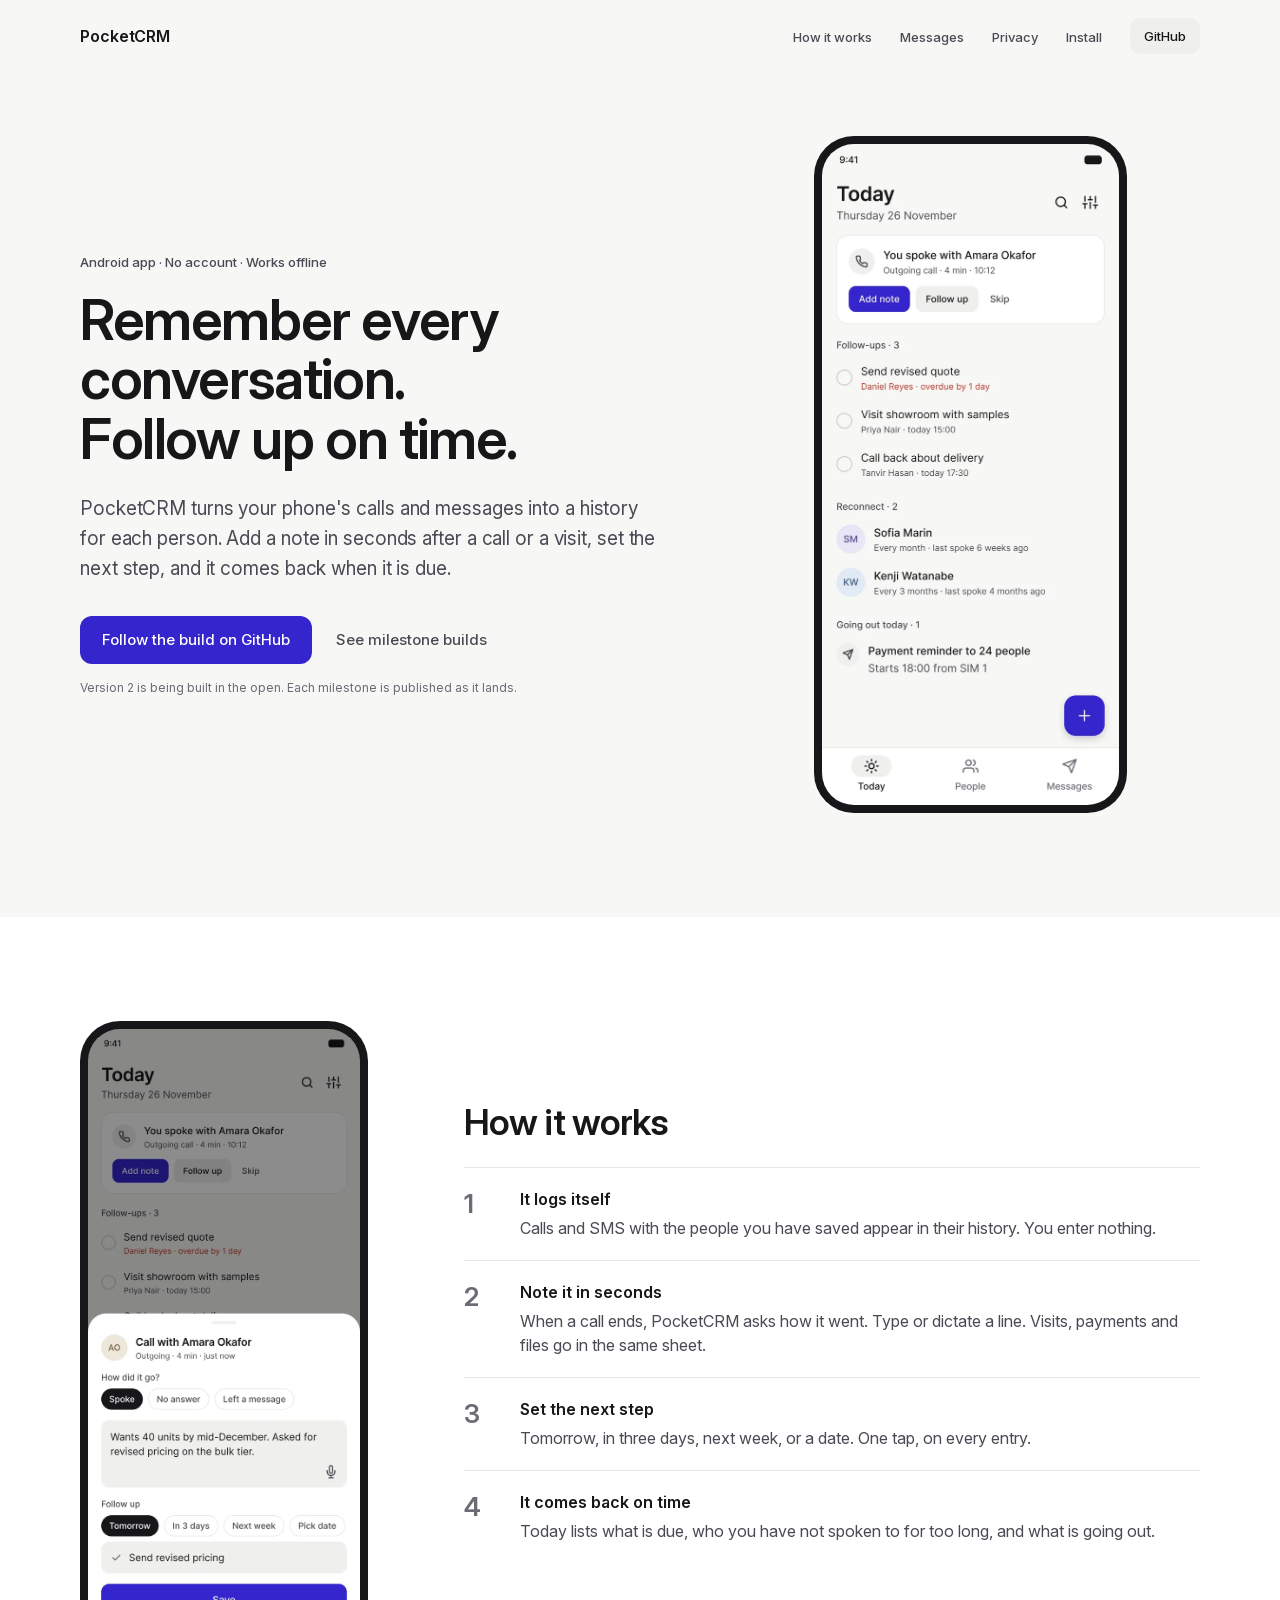
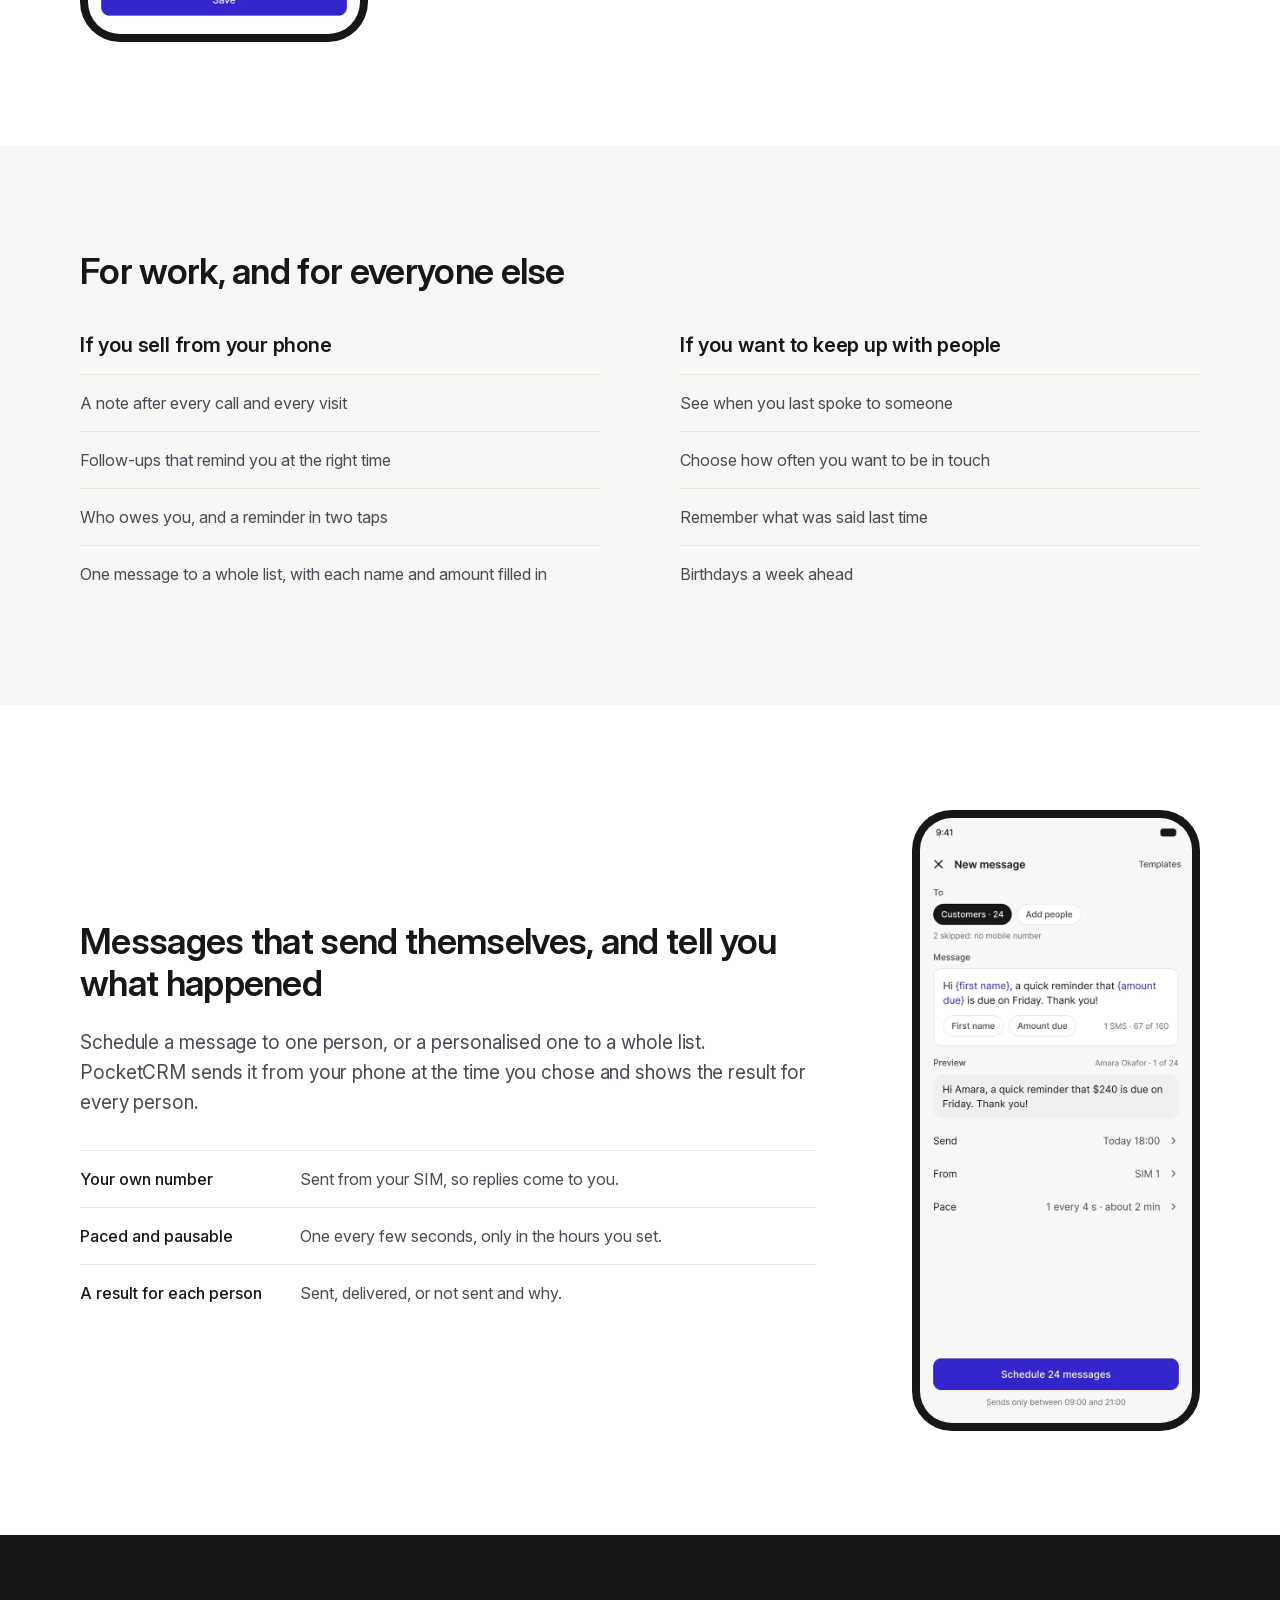
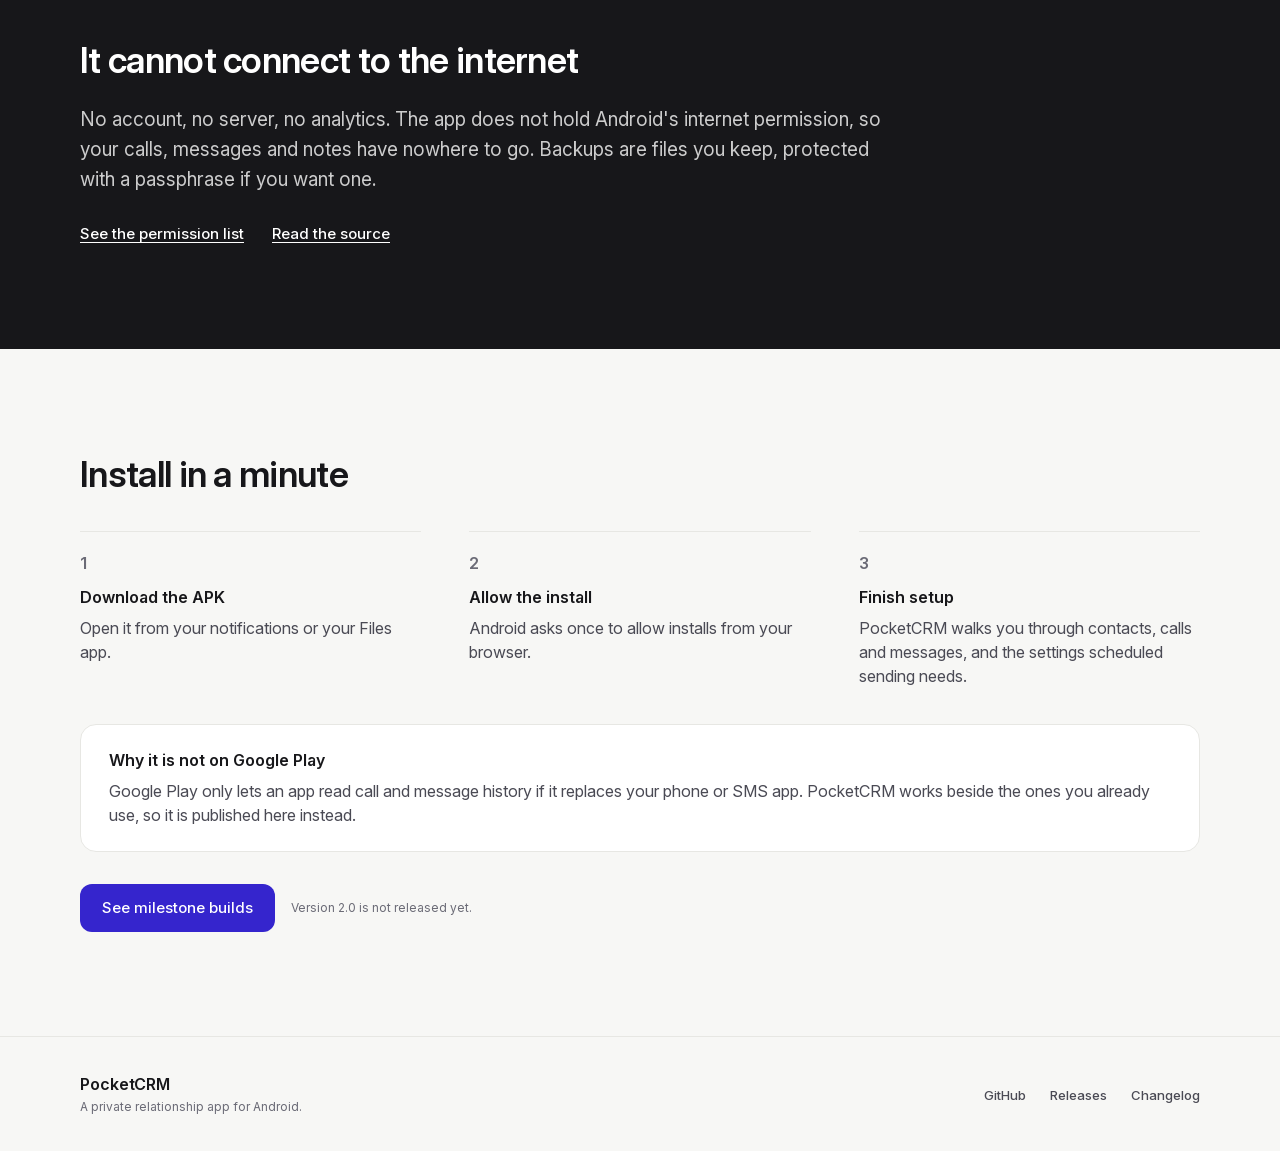
==== docs/index.html @ caab74cb "spec 15: landing page, part A" ====
<!DOCTYPE html>
<html lang="en">
<head>
  <meta charset="utf-8">
  <meta name="viewport" content="width=device-width, initial-scale=1">
  <title>PocketCRM: remember every conversation, follow up on time</title>
  <meta name="description" content="PocketCRM turns your phone's calls and messages into a history for each person. Add a note in seconds, set the next step, and follow up on time.">
  <link rel="canonical" href="https://tanzir71.github.io/git-pocket-crm/">
  <link rel="icon" type="image/svg+xml" href="favicon.svg">
  <meta name="theme-color" content="#F7F7F5" media="(prefers-color-scheme: light)">
  <meta name="theme-color" content="#0F0F11" media="(prefers-color-scheme: dark)">
  <meta property="og:type" content="website">
  <meta property="og:title" content="PocketCRM: remember every conversation, follow up on time">
  <meta property="og:description" content="PocketCRM turns your phone's calls and messages into a history for each person. Add a note in seconds, set the next step, and follow up on time.">
  <meta property="og:url" content="https://tanzir71.github.io/git-pocket-crm/">
  <meta property="og:image" content="https://tanzir71.github.io/git-pocket-crm/og.png">
  <meta property="og:image:width" content="1200">
  <meta property="og:image:height" content="630">
  <meta name="twitter:card" content="summary_large_image">
  <meta name="twitter:title" content="PocketCRM: remember every conversation, follow up on time">
  <meta name="twitter:description" content="PocketCRM turns your phone's calls and messages into a history for each person. Add a note in seconds, set the next step, and follow up on time.">
  <meta name="twitter:image" content="https://tanzir71.github.io/git-pocket-crm/og.png">
  <link rel="stylesheet" href="styles.css">
</head>
<body>
  <a class="skip-link" href="#main">Skip to content</a>

  <header class="site-header">
    <div class="container nav-inner">
      <a class="wordmark" href="./">PocketCRM</a>
      <nav class="nav-right" aria-label="Primary">
        <ul class="nav-links">
          <li><a href="#how-it-works">How it works</a></li>
          <li><a href="#messages">Messages</a></li>
          <li><a href="#privacy">Privacy</a></li>
          <li><a href="#install">Install</a></li>
        </ul>
        <a class="btn btn-secondary-sm" href="https://github.com/tanzir71/git-pocket-crm">GitHub</a>
      </nav>
    </div>
  </header>

  <main id="main">
    <section class="hero section-canvas">
      <div class="container hero-grid">
        <div>
          <p class="eyebrow">Android app · No account · Works offline</p>
          <h1>Remember every conversation.<br>Follow up on time.</h1>
          <p class="lead">PocketCRM turns your phone's calls and messages into a history for each person. Add a note in seconds after a call or a visit, set the next step, and it comes back when it is due.</p>
          <div class="cta-row">
            <a class="btn btn-primary" href="https://github.com/tanzir71/git-pocket-crm">Follow the build on GitHub</a>
            <a class="btn btn-quiet" href="https://github.com/tanzir71/git-pocket-crm/releases">See milestone builds</a>
          </div>
          <p class="caption">Version 2 is being built in the open. Each milestone is published as it lands.</p>
        </div>
        <div class="phone-wrap">
          <div class="phone-frame">
            <picture>
              <source srcset="assets/screen-today.webp" type="image/webp">
              <img src="assets/screen-today.png" width="626" height="1393" alt="The Today screen: a prompt to note a call that just ended, three follow-ups, and two people to reconnect with.">
            </picture>
          </div>
        </div>
      </div>
    </section>

    <section id="how-it-works" class="section section-surface">
      <div class="container split-how">
        <div class="phone-wrap">
          <div class="phone-frame phone-frame-sm">
            <picture>
              <source srcset="assets/screen-after-call.webp" type="image/webp">
              <img src="assets/screen-after-call.png" width="626" height="1393" loading="lazy" alt="The note sheet after a call, with the outcome, a note, and a follow-up set for tomorrow.">
            </picture>
          </div>
        </div>
        <div>
          <h2>How it works</h2>
          <ol class="steps-list">
            <li class="step-row">
              <span class="step-num" aria-hidden="true">1</span>
              <div class="step-body">
                <h3>It logs itself</h3>
                <p>Calls and SMS with the people you have saved appear in their history. You enter nothing.</p>
              </div>
            </li>
            <li class="step-row">
              <span class="step-num" aria-hidden="true">2</span>
              <div class="step-body">
                <h3>Note it in seconds</h3>
                <p>When a call ends, PocketCRM asks how it went. Type or dictate a line. Visits, payments and files go in the same sheet.</p>
              </div>
            </li>
            <li class="step-row">
              <span class="step-num" aria-hidden="true">3</span>
              <div class="step-body">
                <h3>Set the next step</h3>
                <p>Tomorrow, in three days, next week, or a date. One tap, on every entry.</p>
              </div>
            </li>
            <li class="step-row">
              <span class="step-num" aria-hidden="true">4</span>
              <div class="step-body">
                <h3>It comes back on time</h3>
                <p>Today lists what is due, who you have not spoken to for too long, and what is going out.</p>
              </div>
            </li>
          </ol>
        </div>
      </div>
    </section>

    <section id="who-it-is-for" class="section section-canvas">
      <div class="container">
        <h2>For work, and for everyone else</h2>
        <div class="audience-grid">
          <div class="audience-col">
            <h3>If you sell from your phone</h3>
            <ul class="flat-list">
              <li>A note after every call and every visit</li>
              <li>Follow-ups that remind you at the right time</li>
              <li>Who owes you, and a reminder in two taps</li>
              <li>One message to a whole list, with each name and amount filled in</li>
            </ul>
          </div>
          <div class="audience-col">
            <h3>If you want to keep up with people</h3>
            <ul class="flat-list">
              <li>See when you last spoke to someone</li>
              <li>Choose how often you want to be in touch</li>
              <li>Remember what was said last time</li>
              <li>Birthdays a week ahead</li>
            </ul>
          </div>
        </div>
      </div>
    </section>

    <section id="messages" class="section section-surface">
      <div class="container split-messages">
        <div>
          <h2>Messages that send themselves, and tell you what happened</h2>
          <p class="lead">Schedule a message to one person, or a personalised one to a whole list. PocketCRM sends it from your phone at the time you chose and shows the result for every person.</p>
          <dl class="facts-list">
            <div class="fact-row">
              <dt>Your own number</dt>
              <dd>Sent from your SIM, so replies come to you.</dd>
            </div>
            <div class="fact-row">
              <dt>Paced and pausable</dt>
              <dd>One every few seconds, only in the hours you set.</dd>
            </div>
            <div class="fact-row">
              <dt>A result for each person</dt>
              <dd>Sent, delivered, or not sent and why.</dd>
            </div>
          </dl>
        </div>
        <div class="phone-wrap">
          <div class="phone-frame phone-frame-sm">
            <picture>
              <source srcset="assets/screen-new-message.webp" type="image/webp">
              <img src="assets/screen-new-message.png" width="626" height="1393" loading="lazy" alt="The message composer with a personalised reminder, a preview for one person, and the send time and pace.">
            </picture>
          </div>
        </div>
      </div>
    </section>

    <section id="privacy" class="section section-inverse">
      <div class="container">
        <div class="privacy-block">
          <h2>It cannot connect to the internet</h2>
          <p class="privacy-copy">No account, no server, no analytics. The app does not hold Android's internet permission, so your calls, messages and notes have nowhere to go. Backups are files you keep, protected with a passphrase if you want one.</p>
          <div class="privacy-links">
            <a href="https://github.com/tanzir71/git-pocket-crm/blob/main/android/app/src/main/AndroidManifest.xml">See the permission list</a>
            <a href="https://github.com/tanzir71/git-pocket-crm">Read the source</a>
          </div>
        </div>
      </div>
    </section>

    <section id="install" class="section section-canvas">
      <div class="container">
        <h2>Install in a minute</h2>
        <ol class="install-steps">
          <li class="install-step">
            <span class="step-num" aria-hidden="true">1</span>
            <h3>Download the APK</h3>
            <p>Open it from your notifications or your Files app.</p>
          </li>
          <li class="install-step">
            <span class="step-num" aria-hidden="true">2</span>
            <h3>Allow the install</h3>
            <p>Android asks once to allow installs from your browser.</p>
          </li>
          <li class="install-step">
            <span class="step-num" aria-hidden="true">3</span>
            <h3>Finish setup</h3>
            <p>PocketCRM walks you through contacts, calls and messages, and the settings scheduled sending needs.</p>
          </li>
        </ol>
        <div class="install-note">
          <h3>Why it is not on Google Play</h3>
          <p>Google Play only lets an app read call and message history if it replaces your phone or SMS app. PocketCRM works beside the ones you already use, so it is published here instead.</p>
        </div>
        <div class="install-cta">
          <a class="btn btn-primary" href="https://github.com/tanzir71/git-pocket-crm/releases">See milestone builds</a>
          <p class="caption">Version 2.0 is not released yet.</p>
        </div>
      </div>
    </section>
  </main>

  <footer class="site-footer">
    <div class="container footer-inner">
      <div class="footer-brand">
        <span class="wordmark">PocketCRM</span>
        <span class="caption">A private relationship app for Android.</span>
      </div>
      <ul class="footer-links">
        <li><a href="https://github.com/tanzir71/git-pocket-crm">GitHub</a></li>
        <li><a href="https://github.com/tanzir71/git-pocket-crm/releases">Releases</a></li>
        <li><a href="https://github.com/tanzir71/git-pocket-crm/blob/main/CHANGELOG.md">Changelog</a></li>
      </ul>
    </div>
  </footer>
</body>
</html>
---- docs/styles.css ----
@font-face {
  font-family: "Inter";
  src: url("assets/fonts/InterVariable.woff2") format("woff2");
  font-weight: 400 600;
  font-style: normal;
  font-display: swap;
}

:root {
  --bg-canvas: #F7F7F5;
  --bg-surface: #FFFFFF;
  --bg-subtle: #EFEFEC;
  --bg-inverse: #17171A;
  --text-primary: #17171A;
  --text-secondary: #4A4A54;
  --text-tertiary: #6B6B76;
  --text-on-accent: #FFFFFF;
  --text-on-inverse: #FFFFFF;
  --border-hairline: #E7E7E3;
  --border-strong: #CFCFCA;
  --accent-default: #3525CD;
  --accent-hover: #2E20B4;
  --subtle-hover: #E2E2DD;
  --status-success: #177A4C;
  --status-danger: #C8372D;
  --font-sans: "Inter", -apple-system, BlinkMacSystemFont, "Segoe UI", Roboto, sans-serif;
  --radius-small: 8px;
  --radius-btn-sm: 10px;
  --radius-control: 12px;
  --radius-card: 16px;
  --radius-phone: 40px;
  --radius-screen: 32px;
  --max-width: 1120px;
}

@media (prefers-color-scheme: dark) {
  :root {
    --bg-canvas: #0F0F11;
    --bg-surface: #18181B;
    --bg-subtle: #232327;
    --bg-inverse: #F4F4F2;
    --text-primary: #F4F4F2;
    --text-secondary: #A9A9B2;
    --text-tertiary: #8A8A95;
    --text-on-accent: #121018;
    --text-on-inverse: #17171A;
    --border-hairline: #2A2A2F;
    --border-strong: #3A3A41;
    --accent-default: #8F84FF;
    --accent-hover: #7E72F5;
    --subtle-hover: #2C2C32;
    --status-success: #5CC592;
    --status-danger: #F0786E;
  }
}

*, *::before, *::after {
  box-sizing: border-box;
}

html {
  background-color: var(--bg-canvas);
  color: var(--text-primary);
  font-family: var(--font-sans);
  font-size: 16px;
  line-height: 1.5;
  -webkit-font-smoothing: antialiased;
}

@media (prefers-reduced-motion: no-preference) {
  html {
    scroll-behavior: smooth;
  }
}

body {
  margin: 0;
  background-color: var(--bg-canvas);
  color: var(--text-primary);
  font-style: normal;
  overflow-x: hidden;
}

a {
  color: inherit;
  text-decoration: none;
}

a:focus-visible,
button:focus-visible {
  outline: 2px solid var(--accent-default);
  outline-offset: 2px;
}

img {
  display: block;
  max-width: 100%;
  height: auto;
}

.skip-link {
  position: absolute;
  left: -9999px;
  top: 0;
  background: var(--bg-inverse);
  color: var(--text-on-inverse);
  padding: 10px 16px;
  font-size: 0.875rem;
  font-weight: 500;
  z-index: 100;
}

.skip-link:focus {
  left: 16px;
  top: 16px;
  border-radius: var(--radius-small);
}

.container {
  width: 100%;
  max-width: calc(var(--max-width) + 48px);
  margin: 0 auto;
  padding-inline: 24px;
}

/* Header / Nav */
.site-header {
  background-color: var(--bg-canvas);
}

.nav-inner {
  min-height: 72px;
  display: flex;
  align-items: center;
  justify-content: space-between;
  gap: 24px;
}

.wordmark {
  font-size: 1rem;
  line-height: 1.375;
  font-weight: 600;
  letter-spacing: -0.006em;
  color: var(--text-primary);
}

.nav-right {
  display: flex;
  align-items: center;
  gap: 28px;
}

.nav-links {
  display: flex;
  align-items: center;
  gap: 28px;
  list-style: none;
  margin: 0;
  padding: 0;
}

.nav-links a {
  font-size: 0.8125rem;
  line-height: 1.385;
  font-weight: 500;
  color: var(--text-secondary);
}

.nav-links a:hover {
  text-decoration: underline;
  color: var(--text-primary);
}

/* Buttons */
.btn {
  display: inline-flex;
  align-items: center;
  justify-content: center;
  text-align: center;
  font-family: inherit;
  font-weight: 500;
  text-decoration: none;
  border: 0;
  cursor: pointer;
  white-space: normal;
}

.btn-primary {
  min-height: 48px;
  padding: 12px 22px;
  border-radius: var(--radius-control);
  background-color: var(--accent-default);
  color: var(--text-on-accent);
  font-size: 0.9375rem;
  line-height: 1.467;
}

.btn-primary:hover {
  background-color: var(--accent-hover);
}

.btn-secondary-sm {
  min-height: 36px;
  padding: 8px 14px;
  border-radius: var(--radius-btn-sm);
  background-color: var(--bg-subtle);
  color: var(--text-primary);
  font-size: 0.8125rem;
  line-height: 1.385;
}

.btn-secondary-sm:hover {
  background-color: var(--subtle-hover);
}

.btn-quiet {
  min-height: 48px;
  padding: 12px 8px;
  border-radius: var(--radius-control);
  background-color: transparent;
  color: var(--text-secondary);
  font-size: 0.9375rem;
  line-height: 1.467;
}

.btn-quiet:hover {
  text-decoration: underline;
  color: var(--text-primary);
}

/* Sections */
.section {
  padding-block: 104px;
}

.section-canvas {
  background-color: var(--bg-canvas);
}

.section-surface {
  background-color: var(--bg-surface);
}

.section-inverse {
  background-color: var(--bg-inverse);
  color: var(--text-on-inverse);
}

/* Hero */
.hero {
  padding-top: 64px;
  padding-bottom: 104px;
}

.hero-grid {
  display: grid;
  grid-template-columns: minmax(0, 580px) minmax(0, 1fr);
  align-items: center;
  gap: 80px;
}

.eyebrow {
  margin: 0 0 20px;
  font-size: 0.8125rem;
  line-height: 1.385;
  font-weight: 500;
  color: var(--text-secondary);
}

h1, h2, h3 {
  overflow-wrap: anywhere;
}

h1 {
  margin: 0 0 24px;
  font-size: 3.5rem;
  line-height: 1.071;
  font-weight: 600;
  letter-spacing: -0.025em;
  color: var(--text-primary);
}

h2 {
  margin: 0 0 24px;
  font-size: 2.25rem;
  line-height: 1.167;
  font-weight: 600;
  letter-spacing: -0.019em;
  color: var(--text-primary);
}

h3 {
  margin: 0;
  font-size: 1rem;
  line-height: 1.375;
  font-weight: 600;
  color: var(--text-primary);
}

.lead {
  margin: 0 0 32px;
  font-size: 1.1875rem;
  line-height: 1.579;
  font-weight: 400;
  letter-spacing: -0.005em;
  color: var(--text-secondary);
}

.cta-row {
  display: flex;
  flex-wrap: wrap;
  align-items: center;
  gap: 16px;
  margin-bottom: 16px;
}

.caption {
  margin: 0;
  font-size: 0.75rem;
  line-height: 1.333;
  font-weight: 400;
  color: var(--text-tertiary);
}

/* Phone frame */
.phone-wrap {
  display: flex;
  justify-content: center;
}

.phone-frame {
  width: 313px;
  padding: 8px;
  border-radius: var(--radius-phone);
  background-color: var(--bg-inverse);
}

.phone-frame-sm {
  width: 288px;
}

.phone-frame picture,
.phone-frame img {
  width: 100%;
  border-radius: var(--radius-screen);
}

/* How it works */
.split-how {
  display: grid;
  grid-template-columns: 288px minmax(0, 1fr);
  align-items: center;
  gap: 96px;
}

.steps-list {
  list-style: none;
  margin: 0;
  padding: 0;
}

.step-row {
  display: grid;
  grid-template-columns: 40px minmax(0, 1fr);
  gap: 16px;
  padding-block: 20px;
  border-top: 1px solid var(--border-hairline);
}

.step-num {
  font-size: 1.625rem;
  line-height: 1.23;
  font-weight: 600;
  color: var(--text-tertiary);
}

.step-body p {
  margin: 6px 0 0;
  font-size: 1rem;
  line-height: 1.5;
  color: var(--text-secondary);
}

/* Who it is for */
.audience-grid {
  display: grid;
  grid-template-columns: repeat(2, minmax(0, 1fr));
  gap: 80px;
  margin-top: 40px;
}

.audience-col h3 {
  font-size: 1.25rem;
  line-height: 1.3;
  font-weight: 600;
  letter-spacing: -0.01em;
  margin-bottom: 16px;
}

.flat-list {
  list-style: none;
  margin: 0;
  padding: 0;
}

.flat-list li {
  padding-block: 16px;
  border-top: 1px solid var(--border-hairline);
  font-size: 1rem;
  line-height: 1.5;
  color: var(--text-secondary);
}

/* Messages */
.split-messages {
  display: grid;
  grid-template-columns: minmax(0, 1fr) 288px;
  align-items: center;
  gap: 96px;
}

.facts-list {
  margin: 0;
  padding: 0;
}

.fact-row {
  display: grid;
  grid-template-columns: 200px minmax(0, 1fr);
  gap: 20px;
  padding-block: 16px;
  border-top: 1px solid var(--border-hairline);
}

.fact-row dt {
  font-size: 1rem;
  line-height: 1.5;
  font-weight: 500;
  color: var(--text-primary);
}

.fact-row dd {
  margin: 0;
  font-size: 1rem;
  line-height: 1.5;
  color: var(--text-secondary);
}

/* Privacy */
.privacy-block {
  max-width: 820px;
}

.section-inverse h2 {
  color: var(--text-on-inverse);
}

.privacy-copy {
  margin: 0 0 28px;
  font-size: 1.1875rem;
  line-height: 1.579;
  color: var(--text-on-inverse);
  opacity: 0.78;
}

.privacy-links {
  display: flex;
  flex-wrap: wrap;
  gap: 28px;
}

.privacy-links a {
  font-size: 0.9375rem;
  line-height: 1.467;
  font-weight: 500;
  color: var(--text-on-inverse);
  text-decoration: underline;
  text-underline-offset: 3px;
}

/* Install */
.install-steps {
  display: grid;
  grid-template-columns: repeat(3, minmax(0, 1fr));
  gap: 48px;
  list-style: none;
  margin: 36px 0 36px;
  padding: 0;
}

.install-step {
  padding-top: 20px;
  border-top: 1px solid var(--border-hairline);
}

.install-step .step-num {
  display: block;
  margin-bottom: 12px;
  font-size: 1rem;
  line-height: 1.375;
}

.install-step h3 {
  margin-bottom: 8px;
}

.install-step p {
  margin: 0;
  font-size: 1rem;
  line-height: 1.5;
  color: var(--text-secondary);
}

.install-note {
  background-color: var(--bg-surface);
  border: 1px solid var(--border-hairline);
  border-radius: var(--radius-card);
  padding: 24px 28px;
  margin-bottom: 32px;
}

.install-note h3 {
  margin-bottom: 8px;
}

.install-note p {
  margin: 0;
  font-size: 1rem;
  line-height: 1.5;
  color: var(--text-secondary);
}

.install-cta {
  display: flex;
  flex-wrap: wrap;
  align-items: center;
  gap: 16px;
}

/* Footer */
.site-footer {
  background-color: var(--bg-canvas);
  border-top: 1px solid var(--border-hairline);
  padding-block: 36px;
}

.footer-inner {
  display: flex;
  align-items: center;
  justify-content: space-between;
  gap: 24px;
  flex-wrap: wrap;
}

.footer-brand {
  display: flex;
  flex-direction: column;
  gap: 4px;
}

.footer-links {
  display: flex;
  align-items: center;
  gap: 24px;
  list-style: none;
  margin: 0;
  padding: 0;
}

.footer-links a {
  font-size: 0.8125rem;
  line-height: 1.385;
  font-weight: 500;
  color: var(--text-secondary);
}

.footer-links a:hover {
  text-decoration: underline;
  color: var(--text-primary);
}

/* 404 page */
.not-found {
  padding-block: 120px;
}

.not-found p {
  margin: 0 0 24px;
  color: var(--text-secondary);
}

/* Mobile breakpoint (< 1040px) */
@media (max-width: 1039px) {
  .container {
    padding-inline: 20px;
  }

  .nav-inner {
    min-height: 60px;
  }

  .nav-links {
    display: none;
  }

  .section {
    padding-block: 56px;
  }

  .hero {
    padding-top: 32px;
    padding-bottom: 56px;
  }

  h1 {
    font-size: 2.25rem;
    line-height: 1.167;
    letter-spacing: -0.019em;
    margin-bottom: 16px;
  }

  h2 {
    font-size: 1.625rem;
    line-height: 1.231;
    letter-spacing: -0.015em;
    margin-bottom: 16px;
  }

  .lead,
  .privacy-copy {
    font-size: 1.0625rem;
    line-height: 1.529;
    letter-spacing: 0;
  }

  .hero-grid {
    grid-template-columns: minmax(0, 1fr);
    gap: 40px;
  }

  .cta-row {
    flex-direction: column;
    align-items: stretch;
    gap: 8px;
  }

  .cta-row .btn {
    width: 100%;
  }

  .phone-frame {
    width: 271px;
    max-width: 100%;
  }

  .split-how {
    grid-template-columns: minmax(0, 1fr);
    gap: 40px;
  }

  .split-how .phone-wrap {
    order: 2;
  }

  .step-row {
    grid-template-columns: 28px minmax(0, 1fr);
    gap: 12px;
  }

  .step-num {
    font-size: 1.25rem;
    line-height: 1.3;
  }

  .audience-grid {
    grid-template-columns: minmax(0, 1fr);
    gap: 40px;
    margin-top: 28px;
  }

  .split-messages {
    grid-template-columns: minmax(0, 1fr);
    gap: 40px;
  }

  .fact-row {
    grid-template-columns: minmax(0, 1fr);
    gap: 4px;
  }

  .install-steps {
    grid-template-columns: minmax(0, 1fr);
    gap: 24px;
    margin-block: 24px;
  }

  .install-note {
    padding: 20px;
  }

  .install-cta {
    flex-direction: column;
    align-items: stretch;
  }

  .install-cta .btn {
    width: 100%;
  }

  .site-footer {
    padding-block: 28px;
  }

  .footer-inner {
    flex-direction: column;
    align-items: flex-start;
    gap: 16px;
  }
}
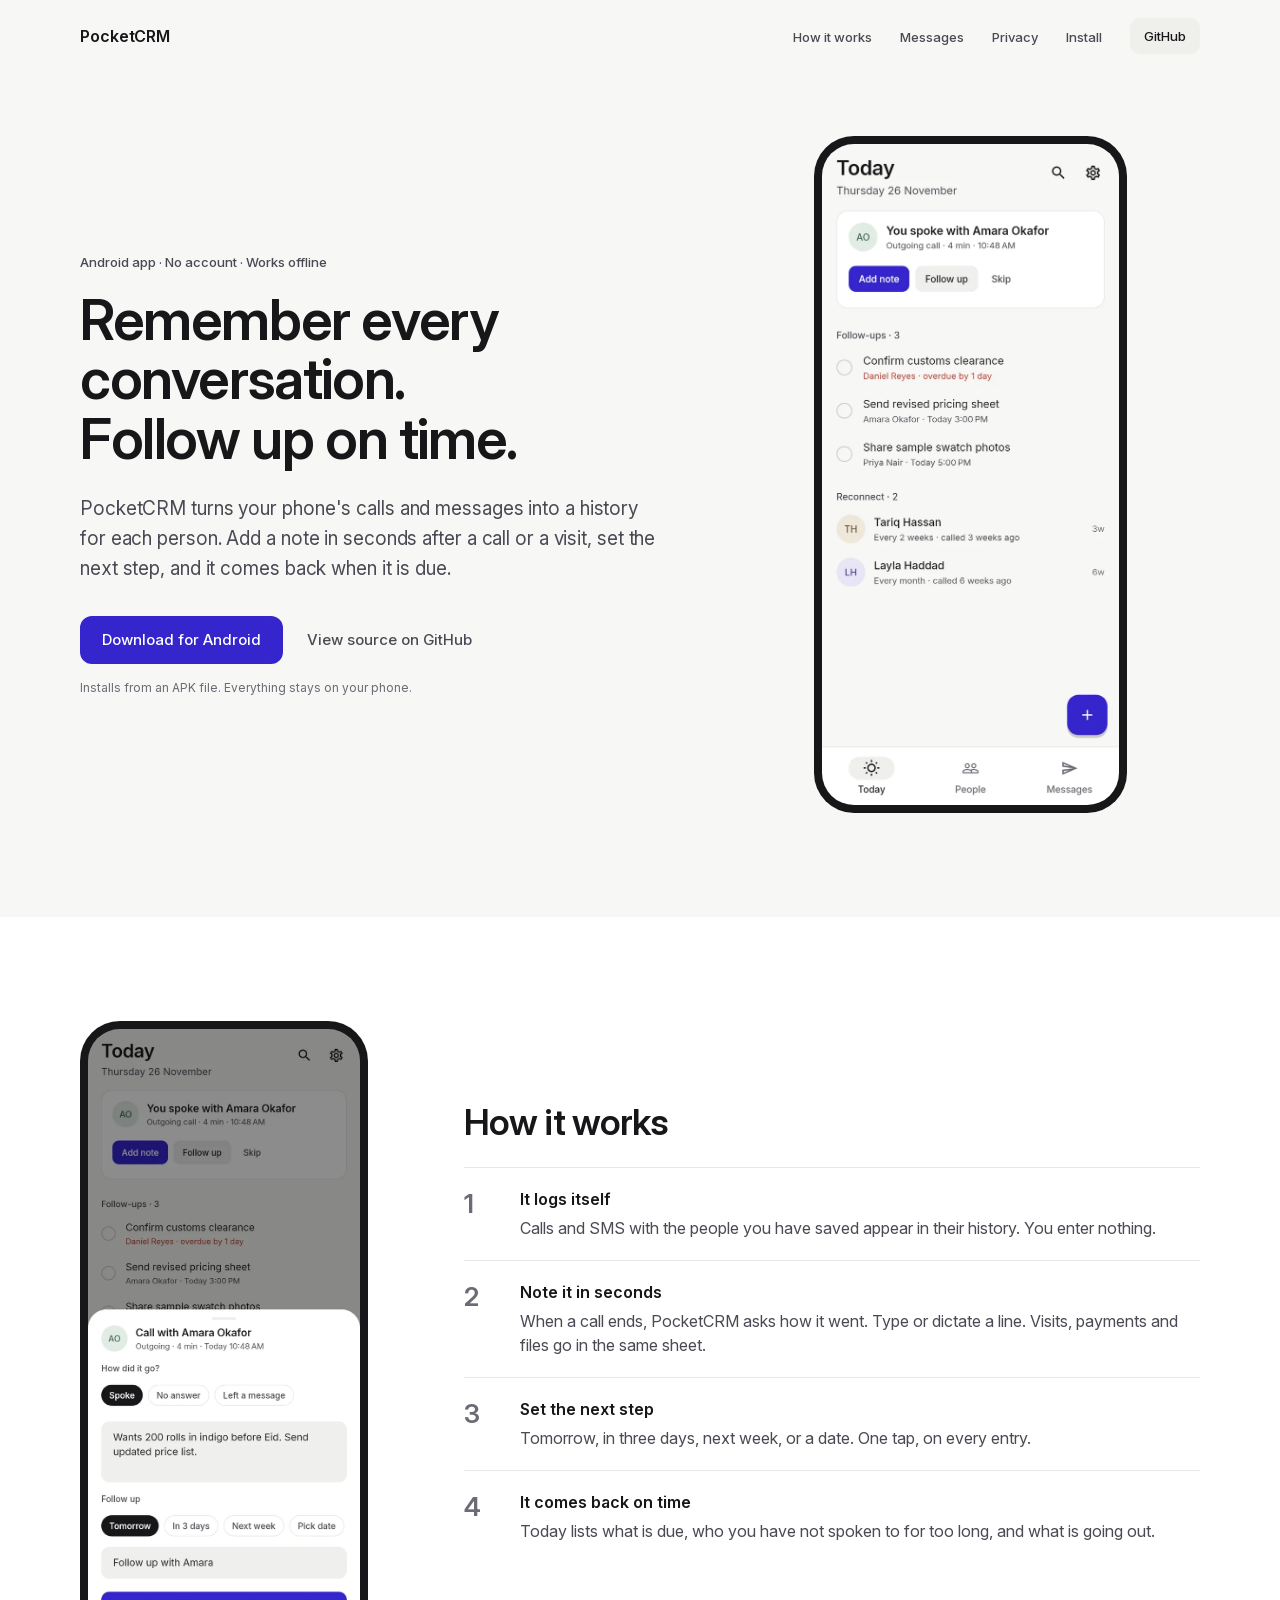
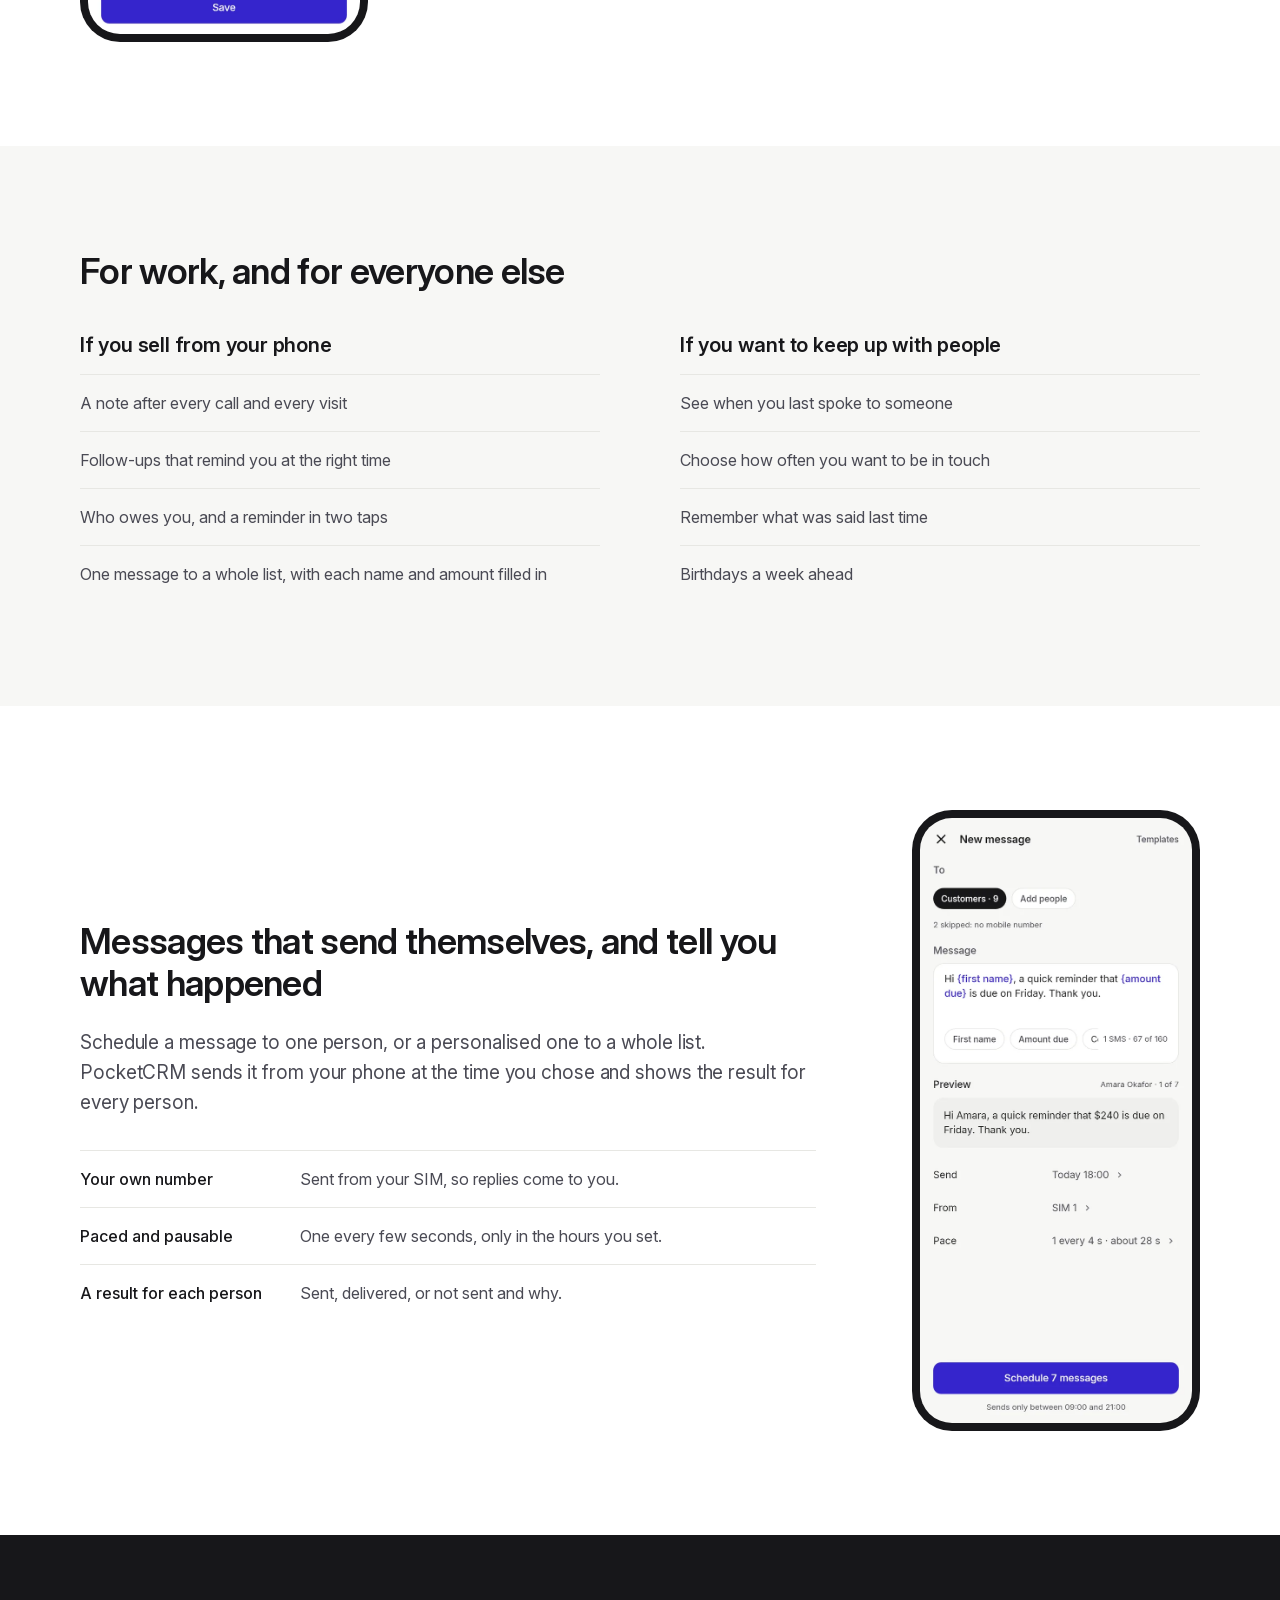
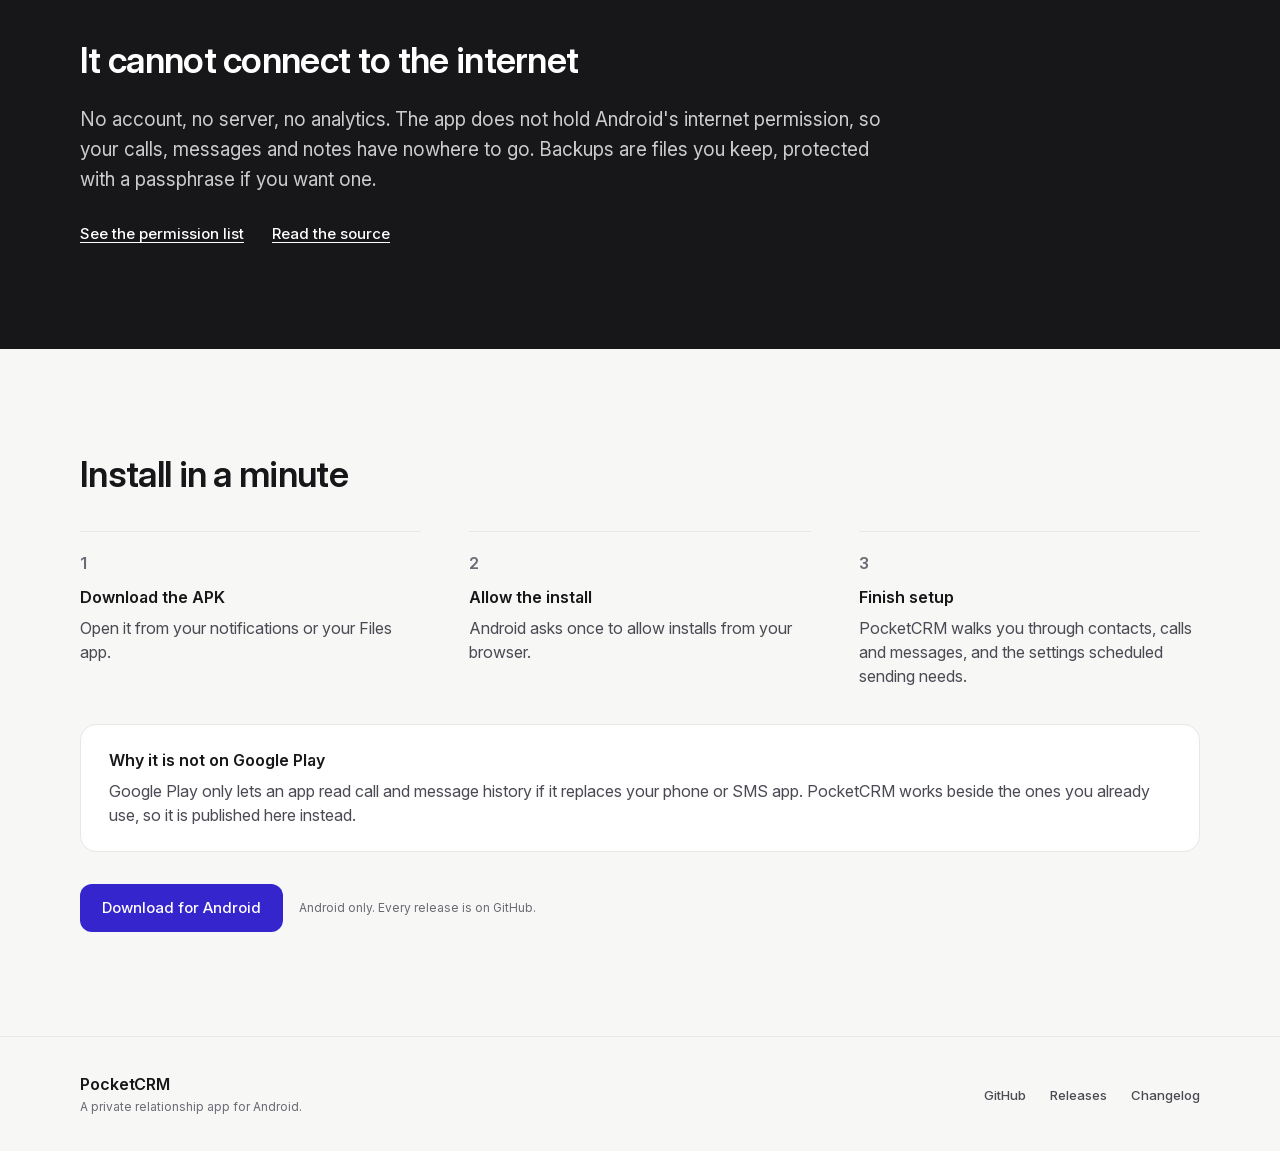
==== commit a821da4f: "spec 15: landing page, part B" ====
--- a/docs/index.html
+++ b/docs/index.html
@@ -35,7 +35,8 @@
           <li><a href="#privacy">Privacy</a></li>
           <li><a href="#install">Install</a></li>
         </ul>
-        <a class="btn btn-secondary-sm" href="https://github.com/tanzir71/git-pocket-crm">GitHub</a>
+        <a class="btn btn-secondary-sm nav-btn-desktop" href="https://github.com/tanzir71/git-pocket-crm">GitHub</a>
+        <a class="btn btn-secondary-sm nav-btn-mobile" href="https://github.com/tanzir71/git-pocket-crm/releases/latest/download/PocketCRM.apk">Download</a>
       </nav>
     </div>
   </header>
@@ -48,14 +49,16 @@
           <h1>Remember every conversation.<br>Follow up on time.</h1>
           <p class="lead">PocketCRM turns your phone's calls and messages into a history for each person. Add a note in seconds after a call or a visit, set the next step, and it comes back when it is due.</p>
           <div class="cta-row">
-            <a class="btn btn-primary" href="https://github.com/tanzir71/git-pocket-crm">Follow the build on GitHub</a>
-            <a class="btn btn-quiet" href="https://github.com/tanzir71/git-pocket-crm/releases">See milestone builds</a>
-          </div>
-          <p class="caption">Version 2 is being built in the open. Each milestone is published as it lands.</p>
+            <a class="btn btn-primary" href="https://github.com/tanzir71/git-pocket-crm/releases/latest/download/PocketCRM.apk">Download for Android</a>
+            <a class="btn btn-quiet" href="https://github.com/tanzir71/git-pocket-crm">View source on GitHub</a>
+          </div>
+          <p class="caption">Installs from an APK file. Everything stays on your phone.</p>
         </div>
         <div class="phone-wrap">
           <div class="phone-frame">
             <picture>
+              <source srcset="assets/screen-today-dark.webp" media="(prefers-color-scheme: dark)" type="image/webp">
+              <source srcset="assets/screen-today-dark.png" media="(prefers-color-scheme: dark)" type="image/png">
               <source srcset="assets/screen-today.webp" type="image/webp">
               <img src="assets/screen-today.png" width="626" height="1393" alt="The Today screen: a prompt to note a call that just ended, three follow-ups, and two people to reconnect with.">
             </picture>
@@ -69,6 +72,8 @@
         <div class="phone-wrap">
           <div class="phone-frame phone-frame-sm">
             <picture>
+              <source srcset="assets/screen-after-call-dark.webp" media="(prefers-color-scheme: dark)" type="image/webp">
+              <source srcset="assets/screen-after-call-dark.png" media="(prefers-color-scheme: dark)" type="image/png">
               <source srcset="assets/screen-after-call.webp" type="image/webp">
               <img src="assets/screen-after-call.png" width="626" height="1393" loading="lazy" alt="The note sheet after a call, with the outcome, a note, and a follow-up set for tomorrow.">
             </picture>
@@ -159,6 +164,8 @@
         <div class="phone-wrap">
           <div class="phone-frame phone-frame-sm">
             <picture>
+              <source srcset="assets/screen-new-message-dark.webp" media="(prefers-color-scheme: dark)" type="image/webp">
+              <source srcset="assets/screen-new-message-dark.png" media="(prefers-color-scheme: dark)" type="image/png">
               <source srcset="assets/screen-new-message.webp" type="image/webp">
               <img src="assets/screen-new-message.png" width="626" height="1393" loading="lazy" alt="The message composer with a personalised reminder, a preview for one person, and the send time and pace.">
             </picture>
@@ -173,7 +180,7 @@
           <h2>It cannot connect to the internet</h2>
           <p class="privacy-copy">No account, no server, no analytics. The app does not hold Android's internet permission, so your calls, messages and notes have nowhere to go. Backups are files you keep, protected with a passphrase if you want one.</p>
           <div class="privacy-links">
-            <a href="https://github.com/tanzir71/git-pocket-crm/blob/main/android/app/src/main/AndroidManifest.xml">See the permission list</a>
+            <a href="https://github.com/tanzir71/git-pocket-crm/blob/main/tool/allowed_permissions.txt">See the permission list</a>
             <a href="https://github.com/tanzir71/git-pocket-crm">Read the source</a>
           </div>
         </div>
@@ -205,8 +212,8 @@
           <p>Google Play only lets an app read call and message history if it replaces your phone or SMS app. PocketCRM works beside the ones you already use, so it is published here instead.</p>
         </div>
         <div class="install-cta">
-          <a class="btn btn-primary" href="https://github.com/tanzir71/git-pocket-crm/releases">See milestone builds</a>
-          <p class="caption">Version 2.0 is not released yet.</p>
+          <a class="btn btn-primary" href="https://github.com/tanzir71/git-pocket-crm/releases/latest/download/PocketCRM.apk">Download for Android</a>
+          <p class="caption">Android only. Every release is on GitHub.</p>
         </div>
       </div>
     </section>
--- a/docs/styles.css
+++ b/docs/styles.css
@@ -209,6 +209,10 @@
   line-height: 1.385;
 }
 
+.nav-btn-mobile {
+  display: none;
+}
+
 .btn-secondary-sm:hover {
   background-color: var(--subtle-hover);
 }
@@ -603,6 +607,14 @@
     display: none;
   }
 
+  .nav-btn-desktop {
+    display: none;
+  }
+
+  .nav-btn-mobile {
+    display: inline-flex;
+  }
+
   .section {
     padding-block: 56px;
   }
